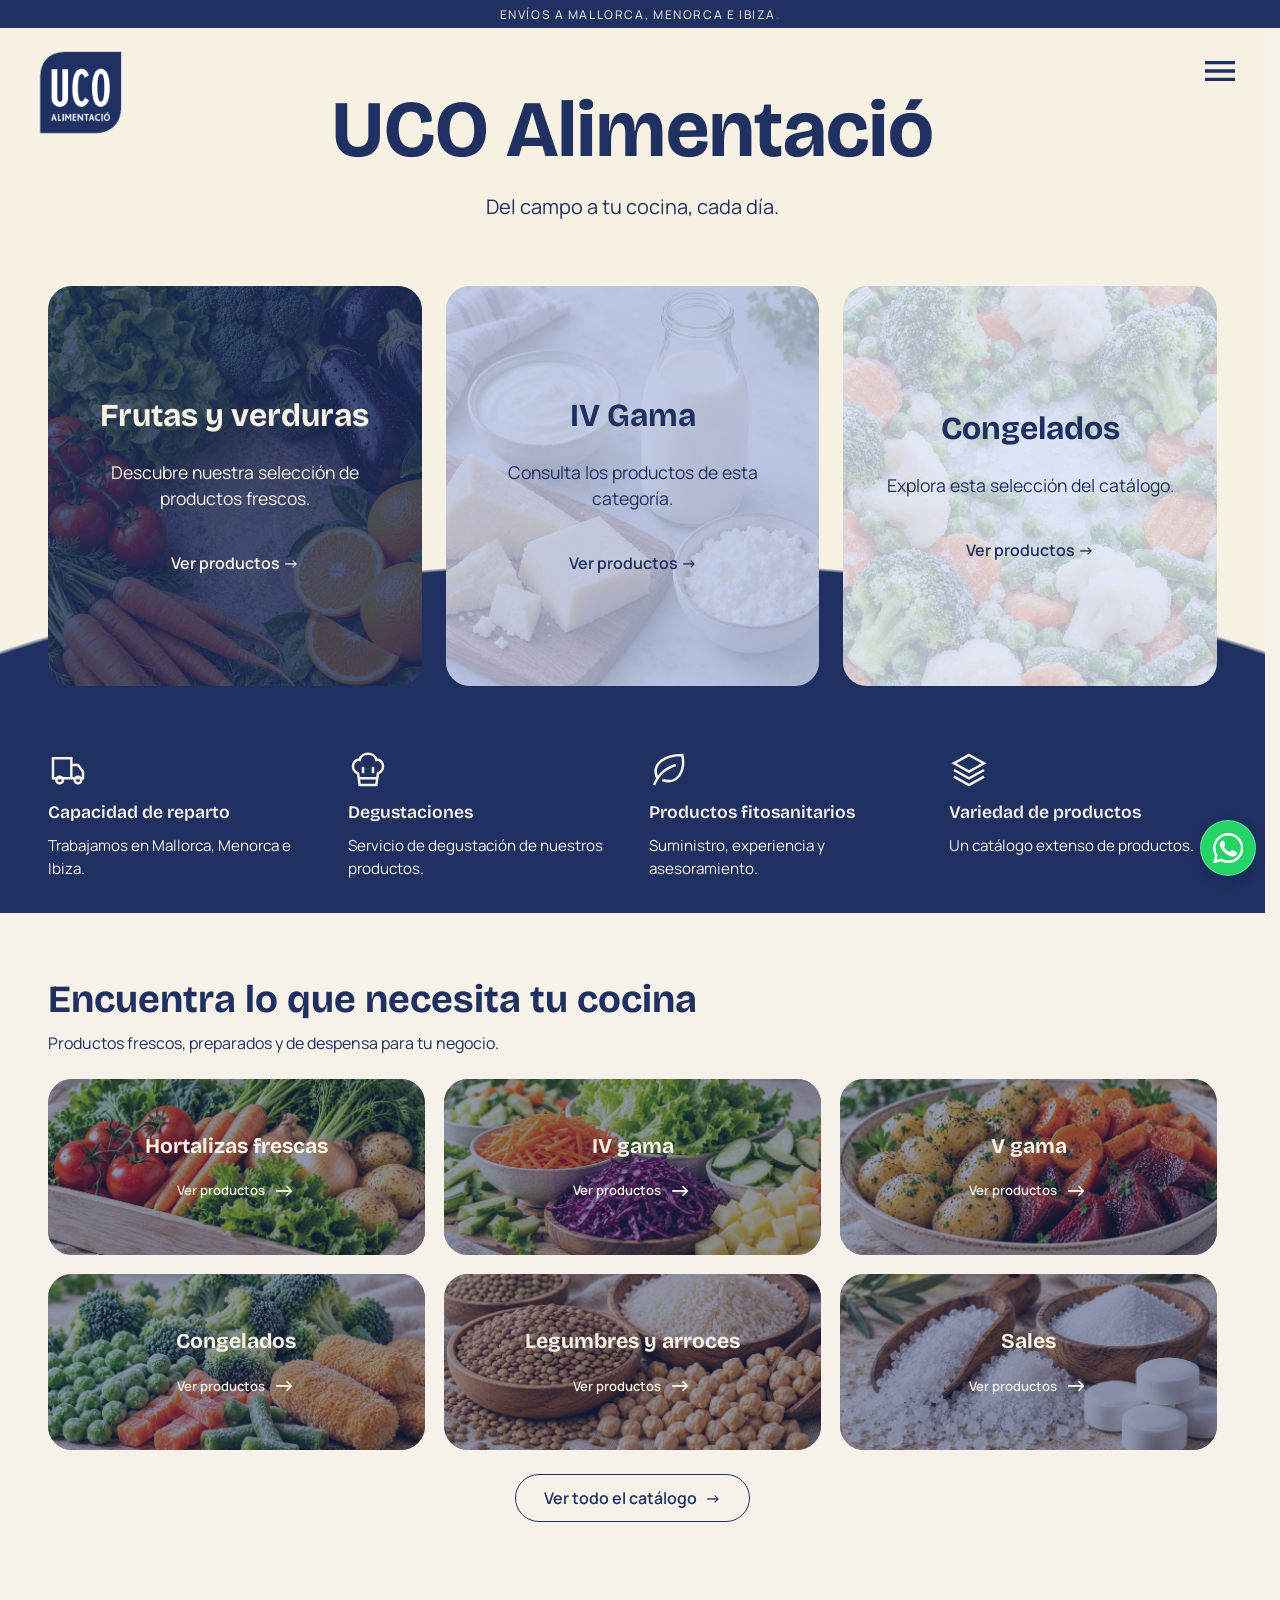
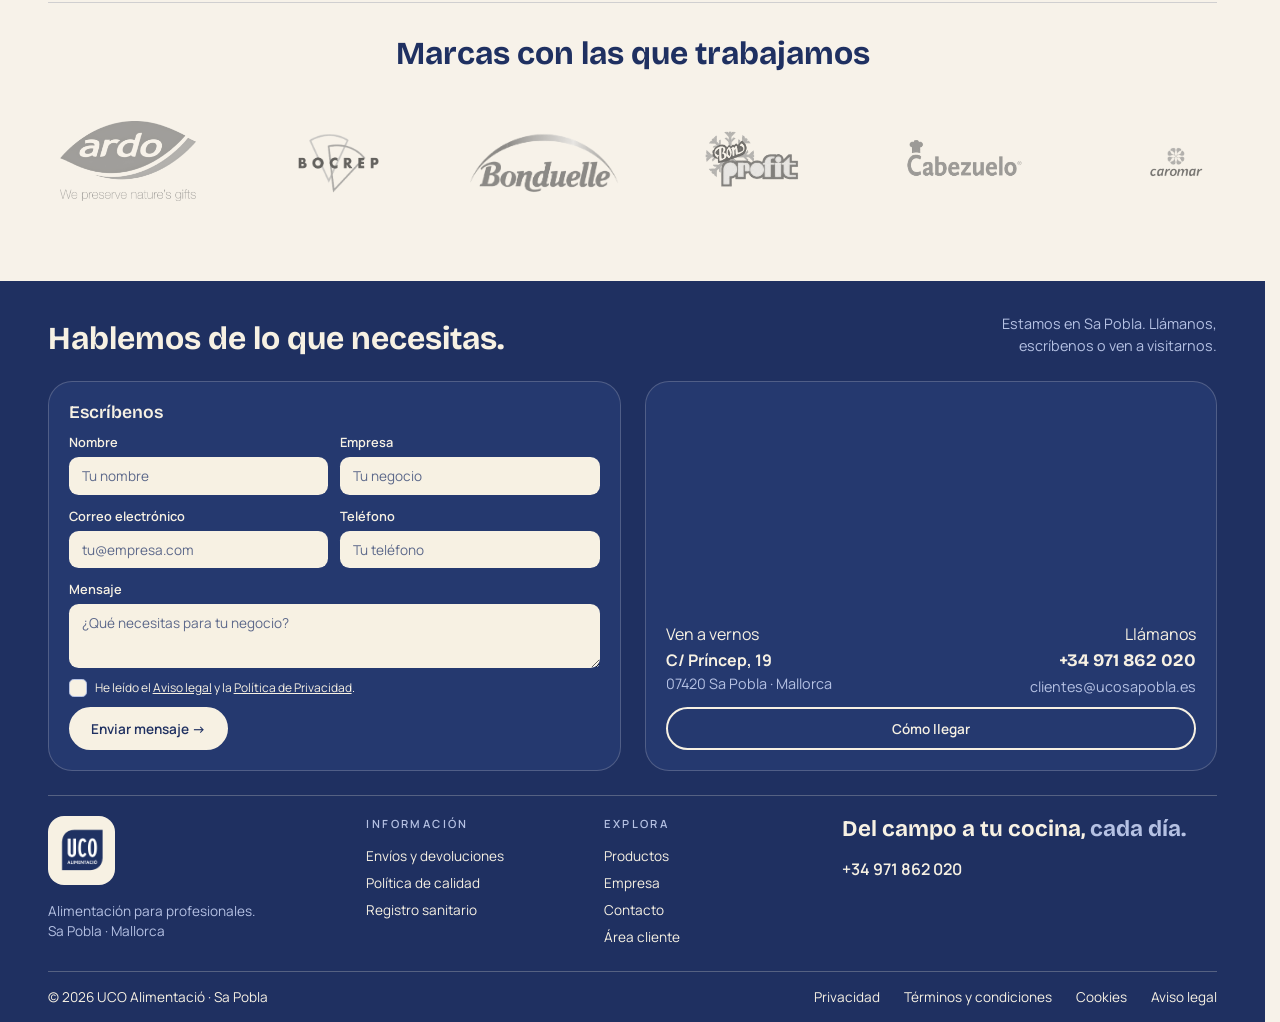
==== EVA/index.html @ 4c167b16 "WEB-UCO-EVA" ====
<!DOCTYPE html>
<html lang="es">

<head>
  <meta charset="UTF-8">
  <meta name="viewport" content="width=device-width, initial-scale=1.0">
  <title>UCO Alimentació</title>
  <link rel="stylesheet" href="./css/comun.css">
  <link rel="stylesheet" href="./css/inicio.css">
  <link
    href="https://fonts.googleapis.com/css2?family=Bricolage+Grotesque:wght@400;500;600;700&family=Manrope:wght@400;500;600&display=swap"
    rel="stylesheet">
</head>

<body>
  <div class="top-bar">
    <p>Envíos a Mallorca, Menorca e Ibiza.</p>
  </div>
  <header>
    <div class="logo">
      <a href="./index.html">
        <img src="./img/logo-fly.png" alt="UCO Alimentació" width="100">
      </a>
    </div>

    <div class="menu">
      <button type="button" aria-label="Menú principal">
        <svg xmlns="http://www.w3.org/2000/svg" viewBox="0 0 24 24">
          <path d="M3,6H21V8H3V6M3,11H21V13H3V11M3,16H21V18H3V16Z" />
        </svg>
      </button>

      <nav>
        <ul>
          <li><a href="./productos.html">Productos</a></li>
          <li><a href="./empresa.html">Empresa</a></li>
          <li><a href="./contacto.html">Contacto</a></li>
          <li><a href="./area-cliente.html">Área cliente</a></li>
        </ul>
      </nav>
    </div>
  </header>

  <main>
    <section class="hero">
      <div class="hero-description">
        <h1>UCO Alimentació</h1>
        <p>Del campo a tu cocina, cada día.</p>
      </div>

      <div class="cards">
        <a class="fresh-card" href="./productos.html?categoria=frescos">
          <img src="./img/frutasyverduras.png" alt="">
          <div class="card-content">
            <h2>Frutas y verduras</h2>
            <p>Descubre nuestra selección de productos frescos.</p>
            <span>Ver productos →</span>
          </div>
        </a>

        <a class="refrigerated-card" href="./productos.html?categoria=preparados">
          <img src="./img/refrigerados.png" alt="">
          <div class="card-content">
            <h2>IV Gama</h2>
            <p>Consulta los productos de esta categoría.</p>
            <span>Ver productos →</span>
          </div>
        </a>

        <a class="frozen-card" href="./productos.html?categoria=congelados">
          <img src="./img/congelados.png" alt="">
          <div class="card-content">
            <h2>Congelados</h2>
            <p>Explora esta selección del catálogo.</p>
            <span>Ver productos →</span>
          </div>
        </a>
      </div>

      <div class="services">
        <div>
          <svg viewBox="0 0 24 24">
            <path d="M3 5h11v12H3zM14 9h4l3 4v4h-7" />
            <circle cx="7" cy="18" r="2" />
            <circle cx="18" cy="18" r="2" />
          </svg>
          <h2>Capacidad de reparto</h2>
          <p>Trabajamos en Mallorca, Menorca e Ibiza.</p>
        </div>

        <div>
          <svg viewBox="0 0 24 24">
            <path d="M6 14C1 12 3 5 7 6c1-5 9-5 10 0 4-1 6 6 1 8l-1 7H7zM7 17h10M9 10v4M15 10v4" />
          </svg>
          <h2>Degustaciones</h2>
          <p>Servicio de degustación de nuestros productos.</p>
        </div>

        <div>
          <svg viewBox="0 0 24 24">
            <path d="M5 17C1 8 10 3 20 3c2 10-3 18-12 15M3 21c3-7 7-10 13-12" />
          </svg>
          <h2>Productos fitosanitarios</h2>
          <p>Suministro, experiencia y asesoramiento.</p>
        </div>

        <div>
          <svg viewBox="0 0 24 24">
            <path d="m12 3 9 5-9 5-9-5zM3 12l9 5 9-5M3 16l9 5 9-5" />
          </svg>
          <h2>Variedad de productos</h2>
          <p>Un catálogo extenso de productos.</p>
        </div>
      </div>
    </section>

    <section class="categorias-portada" aria-labelledby="categorias-titulo">
      <div class="categorias-cabecera">
        <h2 id="categorias-titulo">Encuentra lo que necesita tu cocina</h2>
        <p>Productos frescos, preparados y de despensa para tu negocio.</p>
      </div>
<div class="categorias">
      <article>
        <img src="./img/hortalizas.jpg" alt="Tomates, zanahorias y hortalizas frescas" width="1536" height="1024" loading="lazy">
        <div class="categoria-info">
          <h3>Hortalizas frescas</h3>
          <a class="categoria-enlace" href="./hortalizas.html">Ver productos <span>→</span></a>
        </div>
      </article>
      <article>
        <img src="./img/iv-gama.jpg" alt="Verduras frescas cortadas y listas para preparar" width="1536" height="1024" loading="lazy">
        <div class="categoria-info">
          <h3>IV gama</h3>
          <a class="categoria-enlace" href="./iv-gama.html">Ver productos <span>→</span></a>
        </div>
      </article>
      <article>
        <img src="./img/v-gama.jpg" alt="Patatas, zanahorias y remolacha cocinadas" width="1536" height="1024" loading="lazy">
        <div class="categoria-info">
          <h3>V gama</h3>
          <a class="categoria-enlace" href="./v-gama.html">Ver productos <span>→</span></a>
        </div>
      </article>
      <article>
        <img src="./img/congelados.jpg" alt="Verduras congeladas y croquetas" width="1536" height="1024" loading="lazy">
        <div class="categoria-info">
          <h3>Congelados</h3>
          <a class="categoria-enlace" href="./congelados.html">Ver productos <span>→</span></a>
        </div>
      </article>
      <article>
        <img src="./img/legumbres-arroces.jpg" alt="Lentejas, arroz y garbanzos" width="1536" height="1024"
          loading="lazy">
        <div class="categoria-info">
          <h3>Legumbres y arroces</h3>
          <a class="categoria-enlace" href="./legumbres-arroces.html">Ver productos <span>→</span></a>
        </div>
      </article>
      <article>
        <img src="./img/sales.jpg" alt="Sal de cocina y pastillas para descalcificación" width="1536" height="1024"
          loading="lazy">
        <div class="categoria-info">
          <h3>Sales</h3>
          <a class="categoria-enlace" href="./sales.html">Ver productos <span>→</span></a>
        </div>
      </article>
    </div>
      <a class="catalogo-enlace" href="./productos.html">Ver todo el catálogo <span aria-hidden="true">→</span></a>
    </section>

    <section class="brands">
      <h2>Marcas con las que trabajamos</h2>
      <div class="brands-window" role="region" aria-label="Marcas con las que trabajamos">
        <div class="brands-track">
          <ul class="brands-list">
            <li><img src="./img/ardo.png" alt="Ardo"></li>
            <li><img src="./img/bocrep.png" alt="Bocrep"></li>
            <li><img src="./img/bonduelle.png" alt="Bonduelle"></li>
            <li><img src="./img/bonprofit.png" alt="Bonprofit"></li>
            <li><img src="./img/cabezuelo.png" alt="Cabezuelo"></li>
            <li><img src="./img/caromar.png" alt="Caromar"></li>
            <li><img src="./img/Clarebout.png" alt="Clarebout"></li>
            <li><img src="./img/congalsa.png" alt="Congalsa"></li>
            <li><img src="./img/cultivar.png" alt="Cultivar"></li>
            <li><img src="./img/DAMA.png" alt="Dama"></li>
            <li><img src="./img/ECOFROST.png" alt="Ecofrost"></li>
            <li><img src="./img/esmerca.png" alt="Es Merca"></li>
            <li><img src="./img/eurofrits.png" alt="Eurofrits"></li>
            <li><img src="./img/findus.png" alt="Findus"></li>
            <li><img src="./img/Frimesa.png" alt="Frimesa"></li>
            <li><img src="./img/frioseseña.png" alt="Frio seseña s.l"></li>
            <li><img src="./img/froxa.png" alt="Froxa"></li>
            <li><img src="./img/gelatri.png" alt="Gelari"></li>
            <li><img src="./img/homifreez.png" alt="Homifreez"></li>
            <li><img src="./img/JV.png" alt="JV"></li>
            <li><img src="./img/ladona.png" alt="La Dona"></li>
            <li><img src="./img/MIK.png" alt="MIK"></li>
            <li><img src="./img/ortola.png" alt="Ortola"></li>
            <li><img src="./img/palmafruit.png" alt="palmafruit"></li>
            <li><img src="./img/paturpat.png" alt="Paturpat"></li>
            <li><img src="./img/tarty.png" alt="tarty"></li>
            <li><img src="./img/tugas.png" alt="tugas"></li>
            <li><img src="./img/uprena.png" alt="uprena"></li>
          </ul>
          <ul class="brands-list" aria-hidden="true">
            <li><img src="./img/ardo.png" alt="Ardo"></li>
            <li><img src="./img/bocrep.png" alt="Bocrep"></li>
            <li><img src="./img/bonduelle.png" alt="Bonduelle"></li>
            <li><img src="./img/bonprofit.png" alt="Bonprofit"></li>
            <li><img src="./img/cabezuelo.png" alt="Cabezuelo"></li>
            <li><img src="./img/caromar.png" alt="Caromar"></li>
            <li><img src="./img/Clarebout.png" alt="Clarebout"></li>
            <li><img src="./img/congalsa.png" alt="Congalsa"></li>
            <li><img src="./img/cultivar.png" alt="Cultivar"></li>
            <li><img src="./img/DAMA.png" alt="Dama"></li>
            <li><img src="./img/ECOFROST.png" alt="Ecofrost"></li>
            <li><img src="./img/esmerca.png" alt="Es Merca"></li>
            <li><img src="./img/eurofrits.png" alt="Eurofrits"></li>
            <li><img src="./img/findus.png" alt="Findus"></li>
            <li><img src="./img/Frimesa.png" alt="Frimesa"></li>
            <li><img src="./img/frioseseña.png" alt="Frio seseña s.l"></li>
            <li><img src="./img/froxa.png" alt="Froxa"></li>
            <li><img src="./img/gelatri.png" alt="Gelari"></li>
            <li><img src="./img/homifreez.png" alt="Homifreez"></li>
            <li><img src="./img/JV.png" alt="JV"></li>
            <li><img src="./img/ladona.png" alt="La Dona"></li>
            <li><img src="./img/MIK.png" alt="MIK"></li>
            <li><img src="./img/ortola.png" alt="Ortola"></li>
            <li><img src="./img/palmafruit.png" alt="palmafruit"></li>
            <li><img src="./img/paturpat.png" alt="Paturpat"></li>
            <li><img src="./img/tarty.png" alt="tarty"></li>
            <li><img src="./img/tugas.png" alt="tugas"></li>
            <li><img src="./img/uprena.png" alt="uprena"></li>
          </ul>
        </div>
      </div>
    </section>
  </main>

<footer id="contacto">
  <div class="footer-heading">
    <h2>Hablemos de lo que necesitas.</h2>
    <p>Estamos en Sa Pobla. Llámanos, escríbenos o ven a visitarnos.</p>
  </div>

  <div class="footer-panels">
    <form class="footer-form" action="mailto:clientes@ucosapobla.es" method="post" enctype="text/plain">
      <h3>Escríbenos</h3>

      <div class="form-grid">
        <div class="form-field">
          <label for="contact-name">Nombre</label>
          <input id="contact-name" name="nombre" type="text" placeholder="Tu nombre" autocomplete="name" required>
        </div>
        <div class="form-field">
          <label for="contact-company">Empresa</label>
          <input id="contact-company" name="empresa" type="text" placeholder="Tu negocio" autocomplete="organization">
        </div>
        <div class="form-field">
          <label for="contact-email">Correo electrónico</label>
          <input id="contact-email" name="email" type="email" placeholder="tu@empresa.com" autocomplete="email" required>
        </div>
        <div class="form-field">
          <label for="contact-phone">Teléfono</label>
          <input id="contact-phone" name="telefono" type="tel" placeholder="Tu teléfono" autocomplete="tel">
        </div>
        <div class="form-field full">
          <label for="contact-message">Mensaje</label>
          <textarea id="contact-message" name="mensaje" placeholder="¿Qué necesitas para tu negocio?" required></textarea>
        </div>
      </div>

<label class="form-consent ios-checkbox">
        <input type="checkbox" name="privacidad" required>
        <span class="checkbox-wrapper" aria-hidden="true">
          <span class="checkbox-bg"></span>
          <svg class="checkbox-icon" viewBox="0 0 24 24" fill="none">
            <path class="check-path" d="M4 12L10 18L20 6" stroke="currentColor" stroke-width="3" stroke-linecap="round" stroke-linejoin="round"></path>
          </svg>
        </span>
        <span>He leído el <a href="./aviso-legal.html">Aviso legal</a> y la <a href="./privacidad.html">Política de Privacidad</a>.</span>
      </label>

      <button class="button button-solid" type="submit">Enviar mensaje →</button>
    </form>

    <div class="footer-location">
      <iframe
        src="https://maps.google.com/maps?q=Carrer%20del%20Pr%C3%ADncep%2019%2C%20Sa%20Pobla%2C%20Mallorca&output=embed"
        title="Mapa de ubicación de UCO en Sa Pobla" loading="lazy">
      </iframe>

      <div class="location-details">
        <address>
          <span class="location-label">Ven a vernos</span>
          <strong>C/ Príncep, 19</strong>
          <span>07420 Sa Pobla · Mallorca</span>
        </address>
        <div class="location-call">
          <span class="location-label">Llámanos</span>
          <a class="contact-phone" href="tel:+34971862020">+34 971 862 020</a>
          <a href="mailto:clientes@ucosapobla.es">clientes@ucosapobla.es</a>
        </div>
      </div>

      <a class="button button-light"
        href="https://www.google.com/maps/search/?api=1&query=Carrer+del+Princep+19+Sa+Pobla+Mallorca" target="_blank"
        rel="noopener">Cómo llegar</a>
    </div>
  </div>

  <div class="footer-content">
    <div class="footer-brand">
      <a class="footer-logo" href="./index.html">
        <img src="./img/logo-fly.png" alt="UCO Alimentació">
      </a>
      <p>Alimentación para profesionales.<br>Sa Pobla · Mallorca</p>
    </div>

    <nav class="footer-nav" aria-label="Información">
      <h3>Información</h3>
      <ul>
        <li><a href="./envios.html">Envíos y devoluciones</a></li>
        <li><a href="./calidad.html">Política de calidad</a></li>
        <li><a href="./registro-sanitario.html">Registro sanitario</a></li>
      </ul>
    </nav>

    <nav class="footer-nav" aria-label="Explora">
      <h3>Explora</h3>
      <ul>
        <li><a href="./productos.html">Productos</a></li>
        <li><a href="./empresa.html">Empresa</a></li>
        <li><a href="./contacto.html">Contacto</a></li>
        <li><a href="./area-cliente.html">Área cliente</a></li>
      </ul>
    </nav>

    <div class="footer-slogan">
      <p>Del campo a tu cocina, <span>cada día.</span></p>
      <a href="tel:+34971862020">+34 971 862 020</a>
    </div>
  </div>

  <div class="footer-bottom">
    <p>© 2026 UCO Alimentació · Sa Pobla</p>
    <ul class="footer-legal">
      <li><a href="./privacidad.html">Privacidad</a></li>
      <li><a href="./terminos.html">Términos y condiciones</a></li>
      <li><a href="./cookies.html">Cookies</a></li>
      <li><a href="./aviso-legal.html">Aviso legal</a></li>
    </ul>
  </div>
</footer>
  <a class="whatsapp-float" aria-label="Contactar por WhatsApp" aria-disabled="true" title="WhatsApp: pendiente de configurar el número">
    <svg viewBox="0 0 24 24" aria-hidden="true">
      <path d="M20.5 3.5A11.9 11.9 0 0 0 12 0C5.4 0 .1 5.3.1 11.9c0 2.1.5 4.1 1.6 6L0 24l6.3-1.6a12 12 0 0 0 5.7 1.4h.1c6.5 0 11.9-5.3 11.9-11.9 0-3.2-1.3-6.2-3.5-8.4zM12 21.8a10 10 0 0 1-5.1-1.4l-.4-.2-3.7 1 1-3.6-.3-.4A9.9 9.9 0 0 1 2 11.9C2 6.4 6.5 2 12 2a9.9 9.9 0 0 1 10 9.9c0 5.5-4.5 9.9-10 9.9zm5.4-7.4c-.3-.1-1.8-.9-2.1-1-.3-.1-.5-.1-.7.2l-1 1.2c-.2.2-.4.2-.7.1a8.2 8.2 0 0 1-2.4-1.5 9.1 9.1 0 0 1-1.7-2.1c-.2-.3 0-.5.1-.6l.5-.6.3-.5c.1-.2 0-.4 0-.6L8.8 6.6c-.2-.6-.5-.5-.7-.5h-.6c-.2 0-.6.1-.9.4-.3.3-1.2 1.2-1.2 2.8s1.2 3.1 1.4 3.3c.1.2 2.4 3.7 5.8 5.1.8.3 1.4.5 1.9.6.8.3 1.5.2 2.1.1.6-.1 1.8-.8 2-1.5.3-.7.3-1.3.2-1.5-.1-.1-.3-.2-.6-.4z"/>
    </svg>
  </a>
</body>

</html>
---- EVA/css/comun.css ----
:root {
  --cream: hsl(42, 45%, 94%);
  --cream-hero: hsl(42, 55%, 93%);
  --navy: hsl(224, 52%, 25%);
  --navy-soft: hsl(224, 45%, 80%);
}

* {
  box-sizing: border-box;
  margin: 0;
  padding: 0;
}

html {
  scrollbar-gutter: stable;
}

body {
  background-color: var(--cream);
  color: var(--navy);
  font-family: "Manrope", sans-serif;
}

a {
  color: inherit;
  text-decoration: none;
}

h1, h2, .menu nav a, .contact-phone {
  font-family: "Bricolage Grotesque", sans-serif;
}

.top-bar {
  align-items: center;
  background-color: var(--navy);
  color: var(--cream);
  display: flex;
  height: 1.75rem;
  justify-content: center;
  position: fixed;
  width: 100%;
  z-index: 11;
}

.top-bar p {
  font-size: 0.75rem;
  font-weight: 500;
  letter-spacing: 0.1rem;
  opacity: 0.85;
  text-transform: uppercase;
}

header {
  align-items: flex-start;
  display: flex;
  justify-content: space-between;
  padding: 1rem 2rem;
  position: fixed;
  top: 1.75rem;
  width: 100%;
  z-index: 10;
}

.logo img {
  display: block;
  width: 6rem;
}

.menu {
  position: relative;
}

.menu button {
  background: none;
  border: none;
  color: var(--navy);
  cursor: pointer;
  height: 3.5rem;
  width: 3.5rem;
}

.menu svg {
  fill: currentColor;
  height: 2.5rem;
  width: 2.5rem;
}

.menu button:hover {
  color: var(--navy-soft);
}

.menu nav {
  background-color: var(--navy);
  color: var(--cream);
  padding: 1rem;
  position: absolute;
  right: 0;
  transform: translateY(-0.5rem);
  transition: opacity 0.25s ease, transform 0.25s ease, visibility 0.25s;
  visibility: hidden;
  width: 18rem;
}

.menu:hover nav, 
.menu:focus-within nav {
  transform: translateY(0);
  visibility: visible;
}

.menu ul {
  display: flex;
  flex-direction: column;
  gap: 0.5rem;
  list-style: none;
}

.menu nav a {
  display: block;
  font-size: 1.2rem;
  padding: 1rem;
}

.menu nav a:hover {
  background-color: hsla(42, 45%, 94%, 0.12);
}

footer {
  --footer-card: hsl(224, 50%, 29%);
  --footer-line: hsla(42, 55%, 93%, 0.25);
  background-color: var(--navy);
  color: var(--cream-hero);
  display: flex;
  flex-direction: column;
  gap: 1.5rem;
  padding: 2rem 3rem 1rem;
}

footer>* {
  align-self: center;
  max-width: 100rem;
  width: 100%;
}

footer a:not(.button):hover {
  text-decoration: underline;
}

footer a:focus-visible, footer :is(input, textarea, button):focus-visible {
  outline: 0.2rem solid var(--navy-soft);
  outline-offset: 0.3rem;
}

.button {
  border: 0.15rem solid currentColor;
  border-radius: 10rem;
  cursor: pointer;
  display: inline-block;
  font: inherit;
  font-weight: 600;
  text-align: center;
  transition: background-color 0.3s, color 0.3s;
}

.button-solid {
  background-color: var(--cream-hero);
  border-color: var(--cream-hero);
  color: var(--navy);
}

.button-solid:hover {
  background-color: transparent;
  color: var(--cream-hero);
}

.button-light:hover {
  background-color: var(--cream-hero);
  color: var(--navy);
}

.footer-heading {
  align-items: flex-end;
  display: flex;
  flex-wrap: wrap;
  gap: 1rem 3rem;
  justify-content: space-between;
}

.footer-heading h2 {
  font-size: 2rem;
  line-height: 1.1;
}

.footer-heading h2 span {
  color: var(--navy-soft);
}

.footer-heading p {
  color: var(--navy-soft);
  font-size: 0.9rem;
  line-height: 1.5;
  max-width: 18rem;
  text-align: right;
}

.footer-panels {
  display: grid;
  gap: 1.5rem;
  grid-template-columns: repeat(2, minmax(0, 1fr));
}

.footer-form, .footer-location {
  background-color: var(--footer-card);
  border: 0.06rem solid hsla(42, 55%, 93%, 0.2);
  border-radius: 1.5rem;
  display: flex;
  flex-direction: column;
  gap: 0.65rem;
  padding: 1.25rem;
}

.footer-form h3 {
  font-family: "Bricolage Grotesque", sans-serif;
  font-size: 1.1rem;
  font-weight: 600;
}

.form-grid {
  display: grid;
  gap: 0.75rem;
  grid-template-columns: repeat(2, minmax(0, 1fr));
}

.form-field {
  display: flex;
  flex-direction: column;
  font-size: 0.8rem;
  font-weight: 600;
  gap: 0.4rem;
}

.form-field.full {
  grid-column: 1 / -1;
}

.form-field input, .form-field textarea {
  background-color: var(--cream-hero);
  border: none;
  border-radius: 0.6rem;
  color: var(--navy);
  font: inherit;
  font-size: 0.85rem;
  font-weight: 400;
  padding: 0.6rem 0.8rem;
  width: 100%;
}

.form-field input::placeholder, .form-field textarea::placeholder {
  color: hsl(224, 20%, 45%);
  opacity: 1;
}

.form-field textarea {
  min-height: 4rem;
  resize: vertical;
}

.form-consent {
  align-items: center;
  color: var(--cream-hero);
  display: flex;
  font-size: 0.75rem;
  gap: 0.5rem;
  line-height: 1.5;
}

.form-consent a {
  text-decoration: underline;
}

.ios-checkbox {
  cursor: pointer;
  position: relative;
}

.ios-checkbox input {
  cursor: pointer;
  height: 1.1rem;
  left: 0;
  opacity: 0;
  position: absolute;
  width: 1.1rem;
  z-index: 1;
}

.checkbox-wrapper {
  display: block;
  flex-shrink: 0;
  height: 1.1rem;
  position: relative;
  transition: transform 0.2s ease;
  width: 1.1rem;
}

.checkbox-bg {
  background-color: var(--cream-hero);
  border: 0.1rem solid var(--navy-soft);
  border-radius: 0.3rem;
  inset: 0;
  position: absolute;
  transition: background-color 0.2s, border-color 0.2s;
}

.checkbox-icon {
  color: var(--cream-hero);
  height: 80%;
  left: 10%;
  position: absolute;
  top: 10%;
  transform: scale(0);
  transition: transform 0.2s ease;
  width: 80%;
}

.check-path {
  stroke-dasharray: 40;
  stroke-dashoffset: 40;
  transition: stroke-dashoffset 0.3s ease 0.1s;
}

.ios-checkbox input:checked + .checkbox-wrapper .checkbox-bg {
  background-color: var(--navy);
  border-color: var(--navy-soft);
}

.ios-checkbox input:checked + .checkbox-wrapper .checkbox-icon {
  transform: scale(1);
}

.ios-checkbox input:checked + .checkbox-wrapper .check-path {
  stroke-dashoffset: 0;
}

.ios-checkbox:hover .checkbox-wrapper {
  transform: scale(1.05);
}

.ios-checkbox:active .checkbox-wrapper {
  transform: scale(0.95);
}

.ios-checkbox input:focus-visible + .checkbox-wrapper {
  outline: 0.15rem solid var(--navy-soft);
  outline-offset: 0.2rem;
}

.ios-checkbox input:checked + .checkbox-wrapper {
  animation: checkbox-bounce 0.3s ease;
}

@keyframes checkbox-bounce {
  0%, 100% {
    transform: scale(1);
  }
  50% {
    transform: scale(1.1);
  }
}

.footer-form .button {
  align-self: flex-start;
}

footer .button {
  font-size: 0.85rem;
  padding: 0.65rem 1.25rem;
}

.footer-location iframe {
  border: none;
  border-radius: 1rem;
  flex: 1;
  height: 10rem;
  min-height: 10rem;
  width: 100%;
}

.location-details {
  display: flex;
  flex-wrap: wrap;
  gap: 1rem 2rem;
  justify-content: space-between;
}

.location-details address, .location-call {
  display: flex;
  flex-direction: column;
  font-style: normal;
  gap: 0.2rem;
  line-height: 1.4;
}

.location-details address span:last-child, .location-call a:last-child {
  color: var(--navy-soft);
  font-size: 0.9rem;
}

.location-call {
  text-align: right;
}

.contact-phone {
  font-size: 1.1rem;
  font-weight: 700;
  white-space: nowrap;
}

.footer-content {
  align-items: start;
  border-top: 0.08rem solid var(--footer-line);
  display: grid;
  gap: 1.5rem;
  grid-template-columns: 1.1fr 0.8fr 0.8fr 1.4fr;
  padding-top: 1.25rem;
}

.footer-brand {
  align-items: flex-start;
  display: flex;
  flex-direction: column;
  gap: 1rem;
}

.footer-brand p {
  color: var(--navy-soft);
  font-size: 0.85rem;
  line-height: 1.5;
}

.footer-logo {
  background-color: var(--cream-hero);
  border-radius: 1rem;
  display: inline-block;
  padding: 0.6rem;
}

.footer-logo img {
  display: block;
  width: 3rem;
}

.footer-nav h3 {
  color: var(--navy-soft);
  font-size: 0.7rem;
  font-weight: 600;
  letter-spacing: 0.15rem;
  text-transform: uppercase;
}

.footer-nav ul {
  display: flex;
  flex-direction: column;
  font-size: 0.85rem;
  gap: 0.5rem;
  line-height: 1.4;
  list-style: none;
}

.footer-slogan {
  display: flex;
  flex-direction: column;
  gap: 1rem;
}

.footer-slogan p {
  font-family: "Bricolage Grotesque", sans-serif;
  font-size: 1.4rem;
  font-weight: 700;
  line-height: 1.15;
}

.footer-slogan p span {
  color: var(--navy-soft);
}

.footer-slogan a {
  font-weight: 600;
}

.footer-bottom {
  border-top: 0.08rem solid var(--footer-line);
  display: flex;
  flex-wrap: wrap;
  font-size: 0.85rem;
  gap: 1rem 2rem;
  justify-content: space-between;
  padding-top: 1rem;
}

.footer-legal {
  display: flex;
  flex-wrap: wrap;
  gap: 0.5rem 1.5rem;
  list-style: none;
}

main {
  display: grid;
  justify-items: center;
}

main > * {
  min-width: 0;
  width: 100%;
}

.footer-nav {
  display: flex;
  flex-direction: column;
  gap: 1rem;
}

:is(a, button):focus-visible {
  outline: 0.125rem solid currentColor;
  outline-offset: 0.25rem;
}

.whatsapp-float {
  align-items: center;
  background-color: hsl(142, 70%, 49%);
  border: 0.1rem solid hsla(0, 0%, 100%, 0.3);
  border-radius: 50%;
  bottom: 1.5rem;
  box-shadow: 0 0.25rem 0.75rem hsla(224, 52%, 10%, 0.25);
  color: hsl(0, 0%, 100%);
  display: flex;
  height: 3.5rem;
  justify-content: center;
  position: fixed;
  right: 1.5rem;
  width: 3.5rem;
  z-index: 12;
}

.whatsapp-float svg {
  fill: currentColor;
  height: 1.9rem;
  width: 1.9rem;
}

.whatsapp-float:hover {
  background-color: hsl(142, 70%, 42%);
}
---- EVA/css/inicio.css ----
.hero {
  background-color: var(--cream-hero);
  background-image: radial-gradient(ellipse 75% 22rem at center bottom, var(--navy) 99%, hsl(224, 52%, 25%, 0) 100%);
  display: flex;
  flex-direction: column;
  gap: 4rem;
  justify-content: space-between;
  min-height: 100vh;
  overflow: hidden;
  padding: 5.5rem 3rem 2rem;
}

.hero-description {
  align-items: center;
  display: flex;
  flex-direction: column;
  gap: 1.25rem;
  position: relative;
  text-align: center;
  z-index: 2;
}

.hero h1 {
  font-size: 5rem;
  line-height: 1.05;
}

.hero p {
  font-size: 1.25rem;
  line-height: 1.5;
}

.cards, .services {
  align-self: center;
  display: flex;
  max-width: 85rem;
  width: 100%;
}

.cards {
  gap: 1.5rem;
}

.services {
  color: var(--cream-hero);
  gap: 2rem;
}

.cards a {
  background-color: var(--navy);
  border-radius: 1.5rem;
  display: grid;
  flex: 1;
  overflow: hidden;
  position: relative;
  transition: transform 0.3s;
}

.cards a:hover {
  transform: scale(1.03);
  z-index: 1;
}

.cards img {
  height: 100%;
  object-fit: cover;
  opacity: 0.2;
  position: absolute;
  width: 100%;
}

.card-content {
  align-items: center;
  display: flex;
  flex-direction: column;
  gap: 1.5rem;
  justify-content: center;
  min-height: 25rem;
  padding: 3rem 2rem;
  position: relative;
  text-align: center;
}

.card-content h2 {
  font-size: 2rem;
  line-height: 1.15;
}

.card-content p {
  font-size: 1.1rem;
}

.card-content span {
  font-weight: 600;
  padding: 1rem 0 0;
}

.cards .fresh-card {
  color: var(--cream-hero);
}

.cards .refrigerated-card {
  background-color: var(--navy-soft);
}

.cards .frozen-card {
  background-color: hsl(224, 60%, 92%);
}

.cards a:focus-visible {
  outline: 0.2rem solid hsl(224, 45%, 65%);
  outline-offset: 0.3rem;
}

.services div {
  display: flex;
  flex: 1;
  flex-direction: column;
  gap: 0.75rem;
}

.services svg {
  fill: none;
  height: 2.5rem;
  stroke: currentColor;
  stroke-width: 1.5;
  width: 2.5rem;
}

.services h2 {
  font-size: 1.1rem;
  font-weight: 600;
}

.services p {
  font-size: 0.95rem;
}

.brands {
  display: flex;
  flex-direction: column;
  gap: 3rem;
  padding: 5rem 3rem;
  text-align: center;
}

.brands h2 {
  font-size: 2rem;
}

.brands-window {
  overflow: hidden;
}

.brands-track {
  align-items: center;
  animation: mover-marcas 50s linear infinite;
  display: flex;
  width: max-content;
}

.brands-list {
  flex-shrink: 0;
  align-items: center;
  display: flex;
  gap: 3rem;
  list-style: none;
  padding-right: 3rem;
}

.brands-list li {
  width: 10rem;
}

.brands-list img {
  display: block;
  filter: grayscale(1);
  height: 5rem;
  object-fit: contain;
  opacity: 0.6;
  transition: filter 0.3s, opacity 0.3s;
  width: 100%;
}

.brands-list img:hover {
  filter: none;
  opacity: 1;
}

@keyframes mover-marcas {
  to {
    transform: translateX(-50%);
  }

}

.categorias {
  display: grid;
  gap: 1.2rem;
  grid-template-columns: repeat(3, minmax(0, 1fr));
}

.categorias article {
  background-color: var(--navy);
  border-radius: 1.5rem;
  color: var(--cream-hero);
  display: grid;
  overflow: hidden;
  position: relative;
  transition: transform 0.3s;
}

.categorias article:hover {
  transform: translateY(-0.1875rem);
}

.categorias article img {
  height: 100%;
  object-fit: cover;
  opacity: 0.5;
  position: absolute;
  width: 100%;
}

.categorias .categoria-info {
  align-items: center;
  display: flex;
  flex-direction: column;
  gap: 0.5rem;
  justify-content: center;
  min-height: 11rem;
  padding: 1.5rem 1.25rem;
  position: relative;
  text-align: center;
}

.categorias .categoria-enlace {
  align-items: center;
  display: flex;
  font-size: 0.82rem;
  font-weight: 600;
  gap: 0.5rem;
  justify-content: center;
  padding-top: 0.75rem;
}

.categorias .categoria-enlace>span {
  font-size: 1.4rem;
  line-height: 1;
  transition: transform 0.3s;
}

.categorias .categoria-enlace:hover>span {
  transform: translateX(0.25rem);
}

.categorias-portada {
  display: flex;
  flex-direction: column;
  gap: 1.5rem;
  max-width: 91rem;
  padding: 4rem 3rem 2rem;
  width: 100%;
}

.categorias-cabecera {
  display: flex;
  flex-direction: column;
  gap: 0.65rem;
}

.categorias-cabecera h2 {
  font-size: clamp(1.8rem, 3vw, 2.5rem);
  line-height: 1.15;
}

.categorias-cabecera p {
  line-height: 1.5;
}

.categorias-portada h3 {
  font-family: "Bricolage Grotesque", sans-serif;
  font-size: clamp(1.2rem, 1.65vw, 1.6rem);
  line-height: 1.25;
}

.catalogo-enlace {
  align-items: center;
  align-self: center;
  border: 0.1rem solid var(--navy);
  border-radius: 10rem;
  display: flex;
  font-weight: 600;
  gap: 0.5rem;
  padding: 0.75rem 1.75rem;
  transition: background-color 0.3s, color 0.3s;
}

.catalogo-enlace:hover {
  background-color: var(--navy);
  color: var(--cream-hero);
}

.categorias-portada + .brands {
  position: relative;
}

.categorias-portada + .brands::before {
  background-color: hsla(224, 52%, 25%, 0.18);
  content: "";
  height: 0.0625rem;
  left: 3rem;
  position: absolute;
  right: 3rem;
  top: 3rem;
}

.catalogo-enlace {
  align-items: center;
  display: flex;
  font-weight: 600;
  transition: background-color 0.3s, color 0.3s;
}
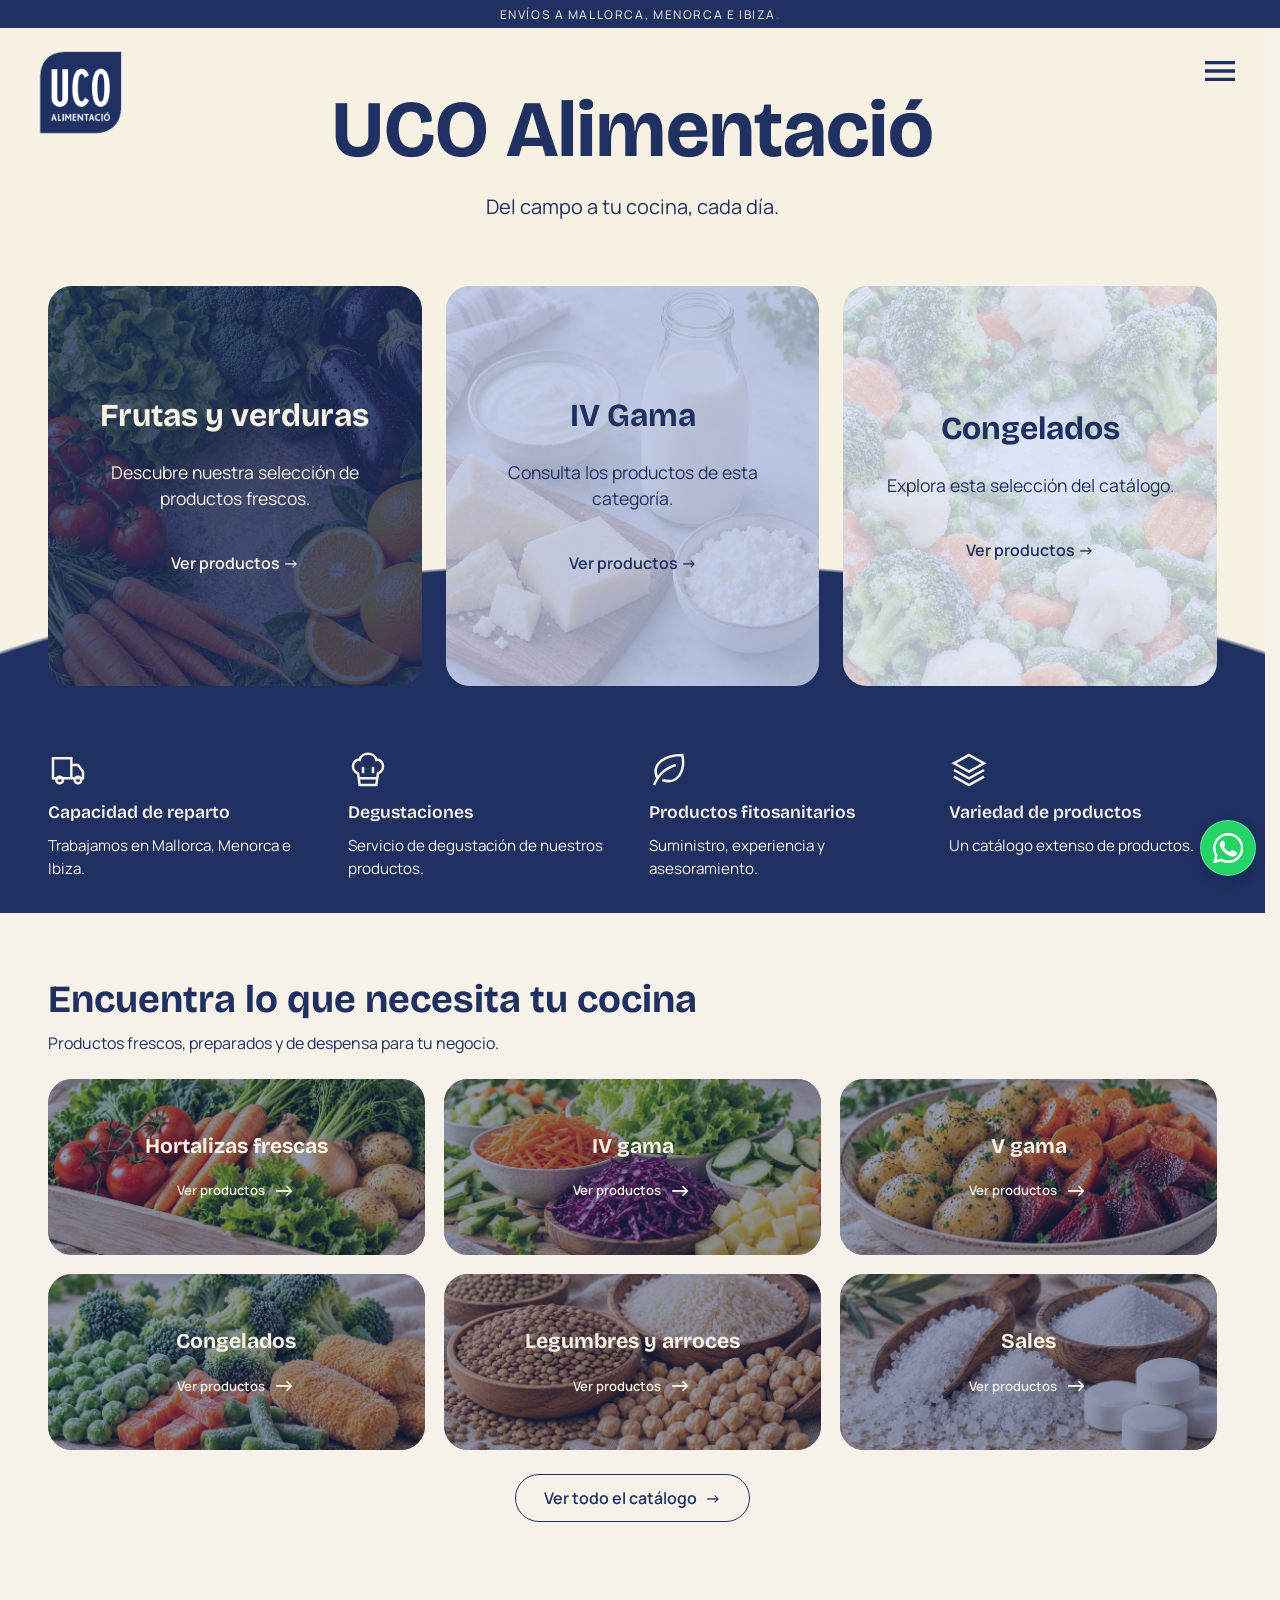
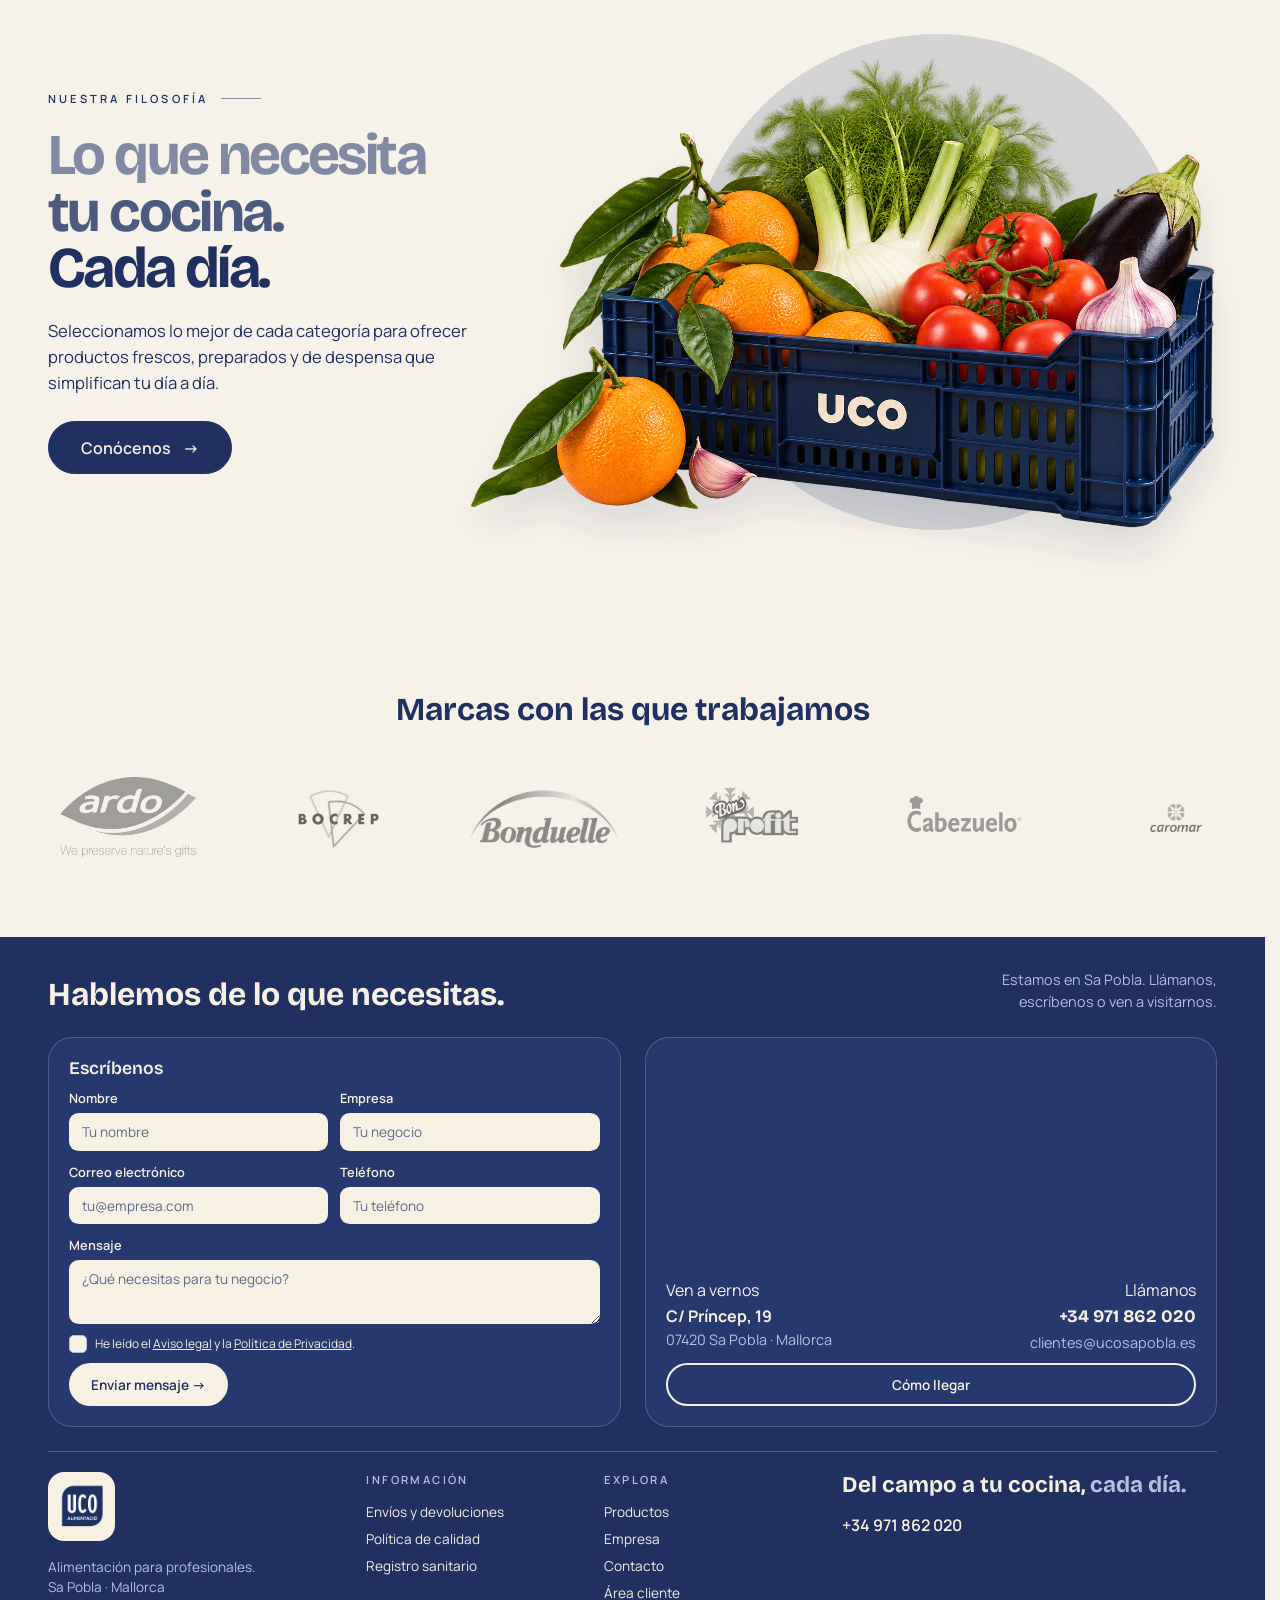
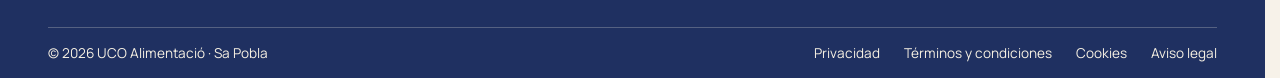
==== commit 8896c612: "COMPANY-WEB-EVA" ====
--- a/EVA/index.html
+++ b/EVA/index.html
@@ -119,53 +119,75 @@
         <h2 id="categorias-titulo">Encuentra lo que necesita tu cocina</h2>
         <p>Productos frescos, preparados y de despensa para tu negocio.</p>
       </div>
-<div class="categorias">
-      <article>
-        <img src="./img/hortalizas.jpg" alt="Tomates, zanahorias y hortalizas frescas" width="1536" height="1024" loading="lazy">
-        <div class="categoria-info">
-          <h3>Hortalizas frescas</h3>
-          <a class="categoria-enlace" href="./hortalizas.html">Ver productos <span>→</span></a>
-        </div>
-      </article>
-      <article>
-        <img src="./img/iv-gama.jpg" alt="Verduras frescas cortadas y listas para preparar" width="1536" height="1024" loading="lazy">
-        <div class="categoria-info">
-          <h3>IV gama</h3>
-          <a class="categoria-enlace" href="./iv-gama.html">Ver productos <span>→</span></a>
-        </div>
-      </article>
-      <article>
-        <img src="./img/v-gama.jpg" alt="Patatas, zanahorias y remolacha cocinadas" width="1536" height="1024" loading="lazy">
-        <div class="categoria-info">
-          <h3>V gama</h3>
-          <a class="categoria-enlace" href="./v-gama.html">Ver productos <span>→</span></a>
-        </div>
-      </article>
-      <article>
-        <img src="./img/congelados.jpg" alt="Verduras congeladas y croquetas" width="1536" height="1024" loading="lazy">
-        <div class="categoria-info">
-          <h3>Congelados</h3>
-          <a class="categoria-enlace" href="./congelados.html">Ver productos <span>→</span></a>
-        </div>
-      </article>
-      <article>
-        <img src="./img/legumbres-arroces.jpg" alt="Lentejas, arroz y garbanzos" width="1536" height="1024"
-          loading="lazy">
-        <div class="categoria-info">
-          <h3>Legumbres y arroces</h3>
-          <a class="categoria-enlace" href="./legumbres-arroces.html">Ver productos <span>→</span></a>
-        </div>
-      </article>
-      <article>
-        <img src="./img/sales.jpg" alt="Sal de cocina y pastillas para descalcificación" width="1536" height="1024"
-          loading="lazy">
-        <div class="categoria-info">
-          <h3>Sales</h3>
-          <a class="categoria-enlace" href="./sales.html">Ver productos <span>→</span></a>
-        </div>
-      </article>
-    </div>
+      <div class="categorias">
+        <article>
+          <img src="./img/hortalizas.jpg" alt="Tomates, zanahorias y hortalizas frescas" width="1536" height="1024" loading="lazy">
+          <div class="categoria-info">
+            <h3>Hortalizas frescas</h3>
+            <a class="categoria-enlace" href="./hortalizas.html">Ver productos <span>→</span></a>
+          </div>
+        </article>
+        <article>
+          <img src="./img/iv-gama.jpg" alt="Verduras frescas cortadas y listas para preparar" width="1536" height="1024" loading="lazy">
+          <div class="categoria-info">
+            <h3>IV gama</h3>
+            <a class="categoria-enlace" href="./iv-gama.html">Ver productos <span>→</span></a>
+          </div>
+        </article>
+        <article>
+          <img src="./img/v-gama.jpg" alt="Patatas, zanahorias y remolacha cocinadas" width="1536" height="1024" loading="lazy">
+          <div class="categoria-info">
+            <h3>V gama</h3>
+            <a class="categoria-enlace" href="./v-gama.html">Ver productos <span>→</span></a>
+          </div>
+        </article>
+        <article>
+          <img src="./img/congelados.jpg" alt="Verduras congeladas y croquetas" width="1536" height="1024" loading="lazy">
+          <div class="categoria-info">
+            <h3>Congelados</h3>
+            <a class="categoria-enlace" href="./congelados.html">Ver productos <span>→</span></a>
+          </div>
+        </article>
+        <article>
+          <img src="./img/legumbres-arroces.jpg" alt="Lentejas, arroz y garbanzos" width="1536" height="1024"
+            loading="lazy">
+          <div class="categoria-info">
+            <h3>Legumbres y arroces</h3>
+            <a class="categoria-enlace" href="./legumbres-arroces.html">Ver productos <span>→</span></a>
+          </div>
+        </article>
+        <article>
+          <img src="./img/sales.jpg" alt="Sal de cocina y pastillas para descalcificación" width="1536" height="1024"
+            loading="lazy">
+          <div class="categoria-info">
+            <h3>Sales</h3>
+            <a class="categoria-enlace" href="./sales.html">Ver productos <span>→</span></a>
+          </div>
+        </article>
+      </div>
       <a class="catalogo-enlace" href="./productos.html">Ver todo el catálogo <span aria-hidden="true">→</span></a>
+    </section>
+
+    <section class="company-preview" aria-labelledby="company-title">
+      <div class="company-content">
+        <p class="company-label">Nuestra filosofía</p>
+
+        <h2 id="company-title">
+          <span>Lo que necesita</span>
+          <span>tu cocina.</span>
+          <span>Cada día.</span>
+        </h2>
+
+        <p class="company-description">
+          Seleccionamos lo mejor de cada categoría para ofrecer productos frescos, preparados y de despensa que simplifican tu día a día.
+        </p>
+
+        <a class="company-link" href="./empresa.html">
+          Conócenos <span aria-hidden="true">→</span>
+        </a>
+      </div>
+
+      <img class="company-image" src="./img/cajauco.png" alt="Caja azul de UCO con frutas y verduras frescas" loading="lazy">
     </section>
 
     <section class="brands">
--- a/EVA/css/inicio.css
+++ b/EVA/css/inicio.css
@@ -134,6 +134,131 @@
 
 .services p {
   font-size: 0.95rem;
+}
+
+.company-preview {
+  align-items: center;
+  display: grid;
+  grid-template-columns: 0.9fr 1.1fr;
+  width: 100%;
+  max-width: 91rem;
+  min-height: 36rem;
+  margin: 0 auto;
+  padding: 3.5rem 3rem;
+  position: relative;
+  overflow: hidden;
+}
+
+.company-preview::after {
+  content: "";
+  position: absolute;
+  width: 31rem;
+  height: 31rem;
+  border-radius: 50%;
+  background-color: hsl(0, 0%, 83%);
+  right: 5rem;
+  top: 50%;
+  transform: translateY(-50%);
+  z-index: 0;
+}
+
+.company-content {
+  align-items: flex-start;
+  display: flex;
+  flex-direction: column;
+  gap: 1.35rem;
+  position: relative;
+  z-index: 2;
+}
+
+.company-label {
+  color: var(--navy);
+  font-size: 0.7rem;
+  font-weight: 600;
+  letter-spacing: 0.2rem;
+  margin: 0;
+  text-transform: uppercase;
+  display: flex;
+  align-items: center;
+  gap: 0.8rem;
+}
+
+.company-label::after {
+  content: "";
+  width: 2.5rem;
+  height: 1px;
+  background-color: var(--navy);
+  opacity: 0.5;
+}
+
+.company-content h2 {
+  font-size: clamp(3rem, 4.5vw, 4.5rem);
+  font-weight: 700;
+  letter-spacing: -0.045em;
+  line-height: 0.98;
+  margin: 0;
+}
+
+.company-content h2 span {
+  display: block;
+}
+
+.company-content h2 span:first-child {
+  color: hsl(224, 15%, 57%);
+}
+
+.company-content h2 span:nth-child(2) {
+  color: hsl(224, 25%, 40%);
+}
+
+.company-content h2 span:nth-child(3) {
+  color: var(--navy);
+}
+
+.company-description {
+  color: var(--navy);
+  font-size: clamp(1rem, 1.3vw, 1.15rem);
+  line-height: 1.55;
+  margin: 0;
+  max-width: 27rem;
+}
+
+.company-link {
+  align-items: center;
+  background-color: var(--navy);
+  border: 0.1rem solid var(--navy);
+  border-radius: 10rem;
+  color: var(--cream-hero);
+  display: inline-flex;
+  font-weight: 600;
+  gap: 0.75rem;
+  justify-content: center;
+  margin-top: 0.25rem;
+  padding: 0.9rem 2rem;
+  transition: background-color 0.3s, color 0.3s, transform 0.3s;
+}
+
+.company-link:hover {
+  background-color: transparent;
+  color: var(--navy);
+  transform: translateY(-2px);
+}
+
+.company-link:focus-visible {
+  outline: 0.15rem solid var(--navy);
+  outline-offset: 0.3rem;
+}
+
+.company-image {
+  display: block;
+  width: 135%;
+  max-width: 51rem;
+  height: auto;
+  justify-self: center;
+  transform: translateX(-6%);
+  position: relative;
+  z-index: 1;
+  filter: drop-shadow(0 1.5rem 1.3rem rgba(32, 46, 97, 0.12));
 }
 
 .brands {
